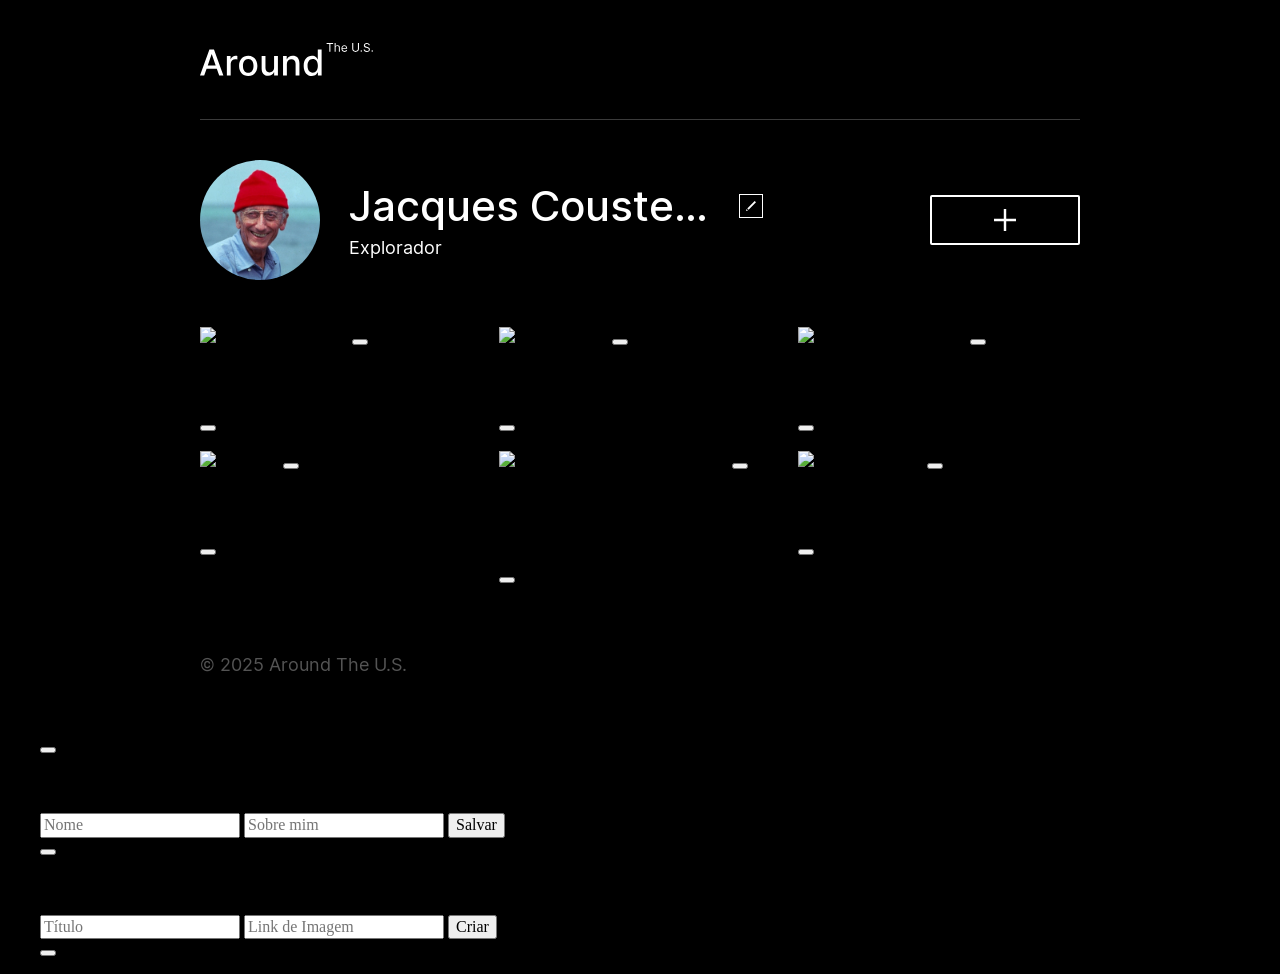
==== index.html @ 2070f77d "Initial commit" ====
<!DOCTYPE html>
<html lang="pt">
  <head>
    <meta charset="UTF-8" />
    <meta content="width=device-width, initial-scale=1.0" name="viewport" />
    <meta content="ie=edge" http-equiv="X-UA-Compatible" />
    <title>Around The U.S.</title>
    <link href="./pages/index.css" rel="stylesheet" />
  </head>
  <body class="page">
    <div class="page__content">
      <header class="header page__section">
        <img
          alt="Logotipo Around The U.S."
          class="logo header__logo"
          src="./images/logo.svg"
        />
      </header>
      <main class="content">
        <section class="profile page__section">
          <img class="profile__image" src="./images/avatar.jpg" alt="Avatar" />
          <div class="profile__info">
            <h1 class="profile__title">Jacques Cousteau</h1>
            <button
              aria-label="Editar perfil"
              class="profile__edit-button"
              type="button"
            ></button>
            <p class="profile__description">Explorador</p>
          </div>
          <button
            aria-label="Adicionar cartão"
            class="profile__add-button"
            type="button"
          ></button>
        </section>
        <section class="cards page__section">
          <ul class="cards__list">
            <li class="card">
              <img
                class="card__image"
                src="https://practicum-content.s3.us-west-1.amazonaws.com/web-code/moved_yosemite.jpg"
                alt="Vale de Yosemite"
              />
              <button
                aria-label="Excluir cartão"
                class="card__delete-button"
                type="button"
              ></button>
              <div class="card__description">
                <h2 class="card__title">Vale de Yosemite</h2>
                <button
                  aria-label="Botão de curtir"
                  class="card__like-button"
                  type="button"
                ></button>
              </div>
            </li>
            <li class="card">
              <img
                class="card__image"
                src="https://practicum-content.s3.us-west-1.amazonaws.com/web-code/moved_lake-louise.jpg"
                alt="Lago Louise"
              />
              <button
                aria-label="Excluir cartão"
                class="card__delete-button"
                type="button"
              ></button>
              <div class="card__description">
                <h2 class="card__title">Lago Louise</h2>
                <button
                  aria-label="Botão de curtir"
                  class="card__like-button"
                  type="button"
                ></button>
              </div>
            </li>
            <li class="card">
              <img
                class="card__image"
                src="https://practicum-content.s3.us-west-1.amazonaws.com/web-code/moved_bald-mountains.jpg"
                alt="Montanhas Carecas"
              />
              <button
                aria-label="Excluir cartão"
                class="card__delete-button"
                type="button"
              ></button>
              <div class="card__description">
                <h2 class="card__title">Montanhas Carecas</h2>
                <button
                  aria-label="Botão de curtir"
                  class="card__like-button"
                  type="button"
                ></button>
              </div>
            </li>
            <li class="card">
              <img
                class="card__image"
                src="https://practicum-content.s3.us-west-1.amazonaws.com/web-code/moved_latemar.jpg"
                alt="Latemar"
              />
              <button
                aria-label="Excluir cartão"
                class="card__delete-button"
                type="button"
              ></button>
              <div class="card__description">
                <h2 class="card__title">Latemar</h2>
                <button
                  aria-label="Botão de curtir"
                  class="card__like-button"
                  type="button"
                ></button>
              </div>
            </li>
            <li class="card">
              <img
                class="card__image"
                src="https://practicum-content.s3.us-west-1.amazonaws.com/web-code/moved_vanoise.jpg"
                alt="Parque Nacional da Vanoise"
              />
              <button
                aria-label="Excluir cartão"
                class="card__delete-button"
                type="button"
              ></button>
              <div class="card__description">
                <h2 class="card__title">Parque Nacional da Vanoise</h2>
                <button
                  aria-label="Botão de curtir"
                  class="card__like-button"
                  type="button"
                ></button>
              </div>
            </li>
            <li class="card">
              <img
                class="card__image"
                src="https://practicum-content.s3.us-west-1.amazonaws.com/web-code/moved_lago.jpg"
                alt="Lago di Braies"
              />
              <button
                aria-label="Excluir cartão"
                class="card__delete-button"
                type="button"
              ></button>
              <div class="card__description">
                <h2 class="card__title">Lago di Braies</h2>
                <button
                  aria-label="Botão de curtir"
                  class="card__like-button"
                  type="button"
                ></button>
              </div>
            </li>
          </ul>
        </section>
      </main>
      <footer class="footer page__section">
        <p class="footer__copyright">© 2025 Around The U.S.</p>
      </footer>
      <div class="popup" id="edit-popup">
        <div class="popup__content">
          <button
            aria-label="Fechar pop-up"
            class="popup__close"
            type="button"
          ></button>
          <h3 class="popup__title">Editar perfil</h3>
          <form class="popup__form" id="edit-profile-form">
            <input
              class="popup__input popup__input_type_name"
              name="name"
              placeholder="Nome"
              type="text"
            />
            <input
              class="popup__input popup__input_type_description"
              name="description"
              placeholder="Sobre mim"
              type="text"
            />
            <button class="button popup__button" type="submit">Salvar</button>
          </form>
        </div>
      </div>
      <div class="popup" id="new-card-popup">
        <div class="popup__content">
          <button
            aria-label="Fechar pop-up"
            class="popup__close"
            type="button"
          ></button>
          <h3 class="popup__title">Novo local</h3>
          <form class="popup__form" id="new-card-form">
            <input
              class="popup__input popup__input_type_card-name"
              name="place-name"
              placeholder="Título"
              required
              type="text"
            />
            <input
              class="popup__input popup__input_type_url"
              name="link"
              placeholder="Link de Imagem"
              required
              type="url"
            />
            <button class="button popup__button" type="submit">Criar</button>
          </form>
        </div>
      </div>
      <div class="popup" id="image-popup">
        <div class="popup__content popup__content_content_image">
          <button
            aria-label="Fechar pop-up"
            class="popup__close"
            type="button"
          ></button>
          <img alt="" class="popup__image" src="#" />
          <p class="popup__caption"></p>
        </div>
      </div>
    </div>
  </body>
</html>
---- pages/index.css ----
@import url("../vendor/normalize.css");
@import url("../vendor/fonts.css");

@import url("../blocks/page.css");
@import url("../blocks/header.css");
@import url("../blocks/content.css");
@import url("../blocks/footer.css");
@import url("../blocks/profile.css");
@import url("../blocks/cards.css");
@import url("../blocks/card.css");
@import url("../blocks/popup.css");
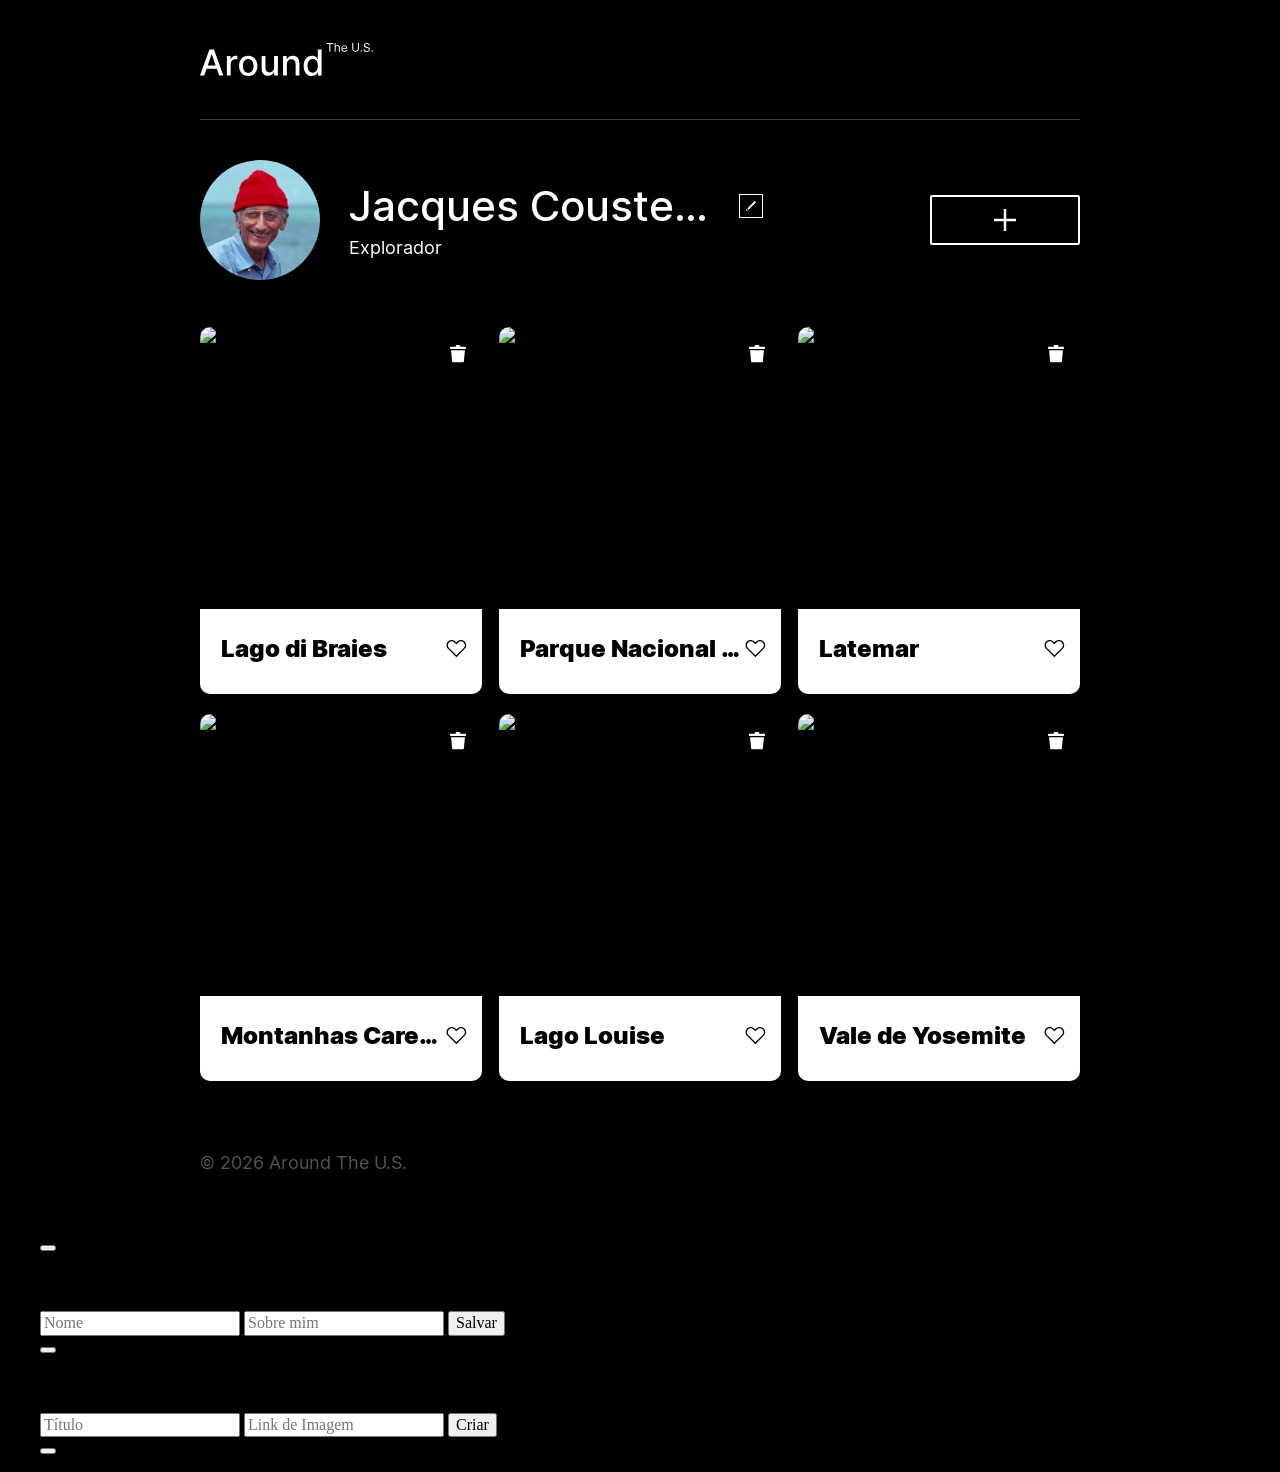
==== commit 50cd1f4b: "Adiciona interatividade dos cartões: criar, curtir, excluir e ampliar" ====
--- a/index.html
+++ b/index.html
@@ -35,132 +35,11 @@
           ></button>
         </section>
         <section class="cards page__section">
-          <ul class="cards__list">
-            <li class="card">
-              <img
-                class="card__image"
-                src="https://practicum-content.s3.us-west-1.amazonaws.com/web-code/moved_yosemite.jpg"
-                alt="Vale de Yosemite"
-              />
-              <button
-                aria-label="Excluir cartão"
-                class="card__delete-button"
-                type="button"
-              ></button>
-              <div class="card__description">
-                <h2 class="card__title">Vale de Yosemite</h2>
-                <button
-                  aria-label="Botão de curtir"
-                  class="card__like-button"
-                  type="button"
-                ></button>
-              </div>
-            </li>
-            <li class="card">
-              <img
-                class="card__image"
-                src="https://practicum-content.s3.us-west-1.amazonaws.com/web-code/moved_lake-louise.jpg"
-                alt="Lago Louise"
-              />
-              <button
-                aria-label="Excluir cartão"
-                class="card__delete-button"
-                type="button"
-              ></button>
-              <div class="card__description">
-                <h2 class="card__title">Lago Louise</h2>
-                <button
-                  aria-label="Botão de curtir"
-                  class="card__like-button"
-                  type="button"
-                ></button>
-              </div>
-            </li>
-            <li class="card">
-              <img
-                class="card__image"
-                src="https://practicum-content.s3.us-west-1.amazonaws.com/web-code/moved_bald-mountains.jpg"
-                alt="Montanhas Carecas"
-              />
-              <button
-                aria-label="Excluir cartão"
-                class="card__delete-button"
-                type="button"
-              ></button>
-              <div class="card__description">
-                <h2 class="card__title">Montanhas Carecas</h2>
-                <button
-                  aria-label="Botão de curtir"
-                  class="card__like-button"
-                  type="button"
-                ></button>
-              </div>
-            </li>
-            <li class="card">
-              <img
-                class="card__image"
-                src="https://practicum-content.s3.us-west-1.amazonaws.com/web-code/moved_latemar.jpg"
-                alt="Latemar"
-              />
-              <button
-                aria-label="Excluir cartão"
-                class="card__delete-button"
-                type="button"
-              ></button>
-              <div class="card__description">
-                <h2 class="card__title">Latemar</h2>
-                <button
-                  aria-label="Botão de curtir"
-                  class="card__like-button"
-                  type="button"
-                ></button>
-              </div>
-            </li>
-            <li class="card">
-              <img
-                class="card__image"
-                src="https://practicum-content.s3.us-west-1.amazonaws.com/web-code/moved_vanoise.jpg"
-                alt="Parque Nacional da Vanoise"
-              />
-              <button
-                aria-label="Excluir cartão"
-                class="card__delete-button"
-                type="button"
-              ></button>
-              <div class="card__description">
-                <h2 class="card__title">Parque Nacional da Vanoise</h2>
-                <button
-                  aria-label="Botão de curtir"
-                  class="card__like-button"
-                  type="button"
-                ></button>
-              </div>
-            </li>
-            <li class="card">
-              <img
-                class="card__image"
-                src="https://practicum-content.s3.us-west-1.amazonaws.com/web-code/moved_lago.jpg"
-                alt="Lago di Braies"
-              />
-              <button
-                aria-label="Excluir cartão"
-                class="card__delete-button"
-                type="button"
-              ></button>
-              <div class="card__description">
-                <h2 class="card__title">Lago di Braies</h2>
-                <button
-                  aria-label="Botão de curtir"
-                  class="card__like-button"
-                  type="button"
-                ></button>
-              </div>
-            </li>
-          </ul>
+          <ul class="cards__list"></ul>
         </section>
       </main>
       <footer class="footer page__section">
-        <p class="footer__copyright">© 2025 Around The U.S.</p>
+        <p class="footer__copyright">© 2026 Around The U.S.</p>
       </footer>
       <div class="popup" id="edit-popup">
         <div class="popup__content">
@@ -221,10 +100,29 @@
             class="popup__close"
             type="button"
           ></button>
-          <img alt="" class="popup__image" src="#" />
+          <img alt="" class="popup__image" />
           <p class="popup__caption"></p>
         </div>
       </div>
+      <template id="card-template">
+        <li class="card">
+          <img class="card__image" src="" alt="" />
+          <button
+            aria-label="Excluir cartão"
+            class="card__delete-button"
+            type="button"
+          ></button>
+          <div class="card__description">
+            <h2 class="card__title"></h2>
+            <button
+              aria-label="Botão de curtir"
+              class="card__like-button"
+              type="button"
+            ></button>
+          </div>
+        </li>
+      </template>
     </div>
+    <script src="./scripts/index.js"></script>
   </body>
-</html>
+</html>
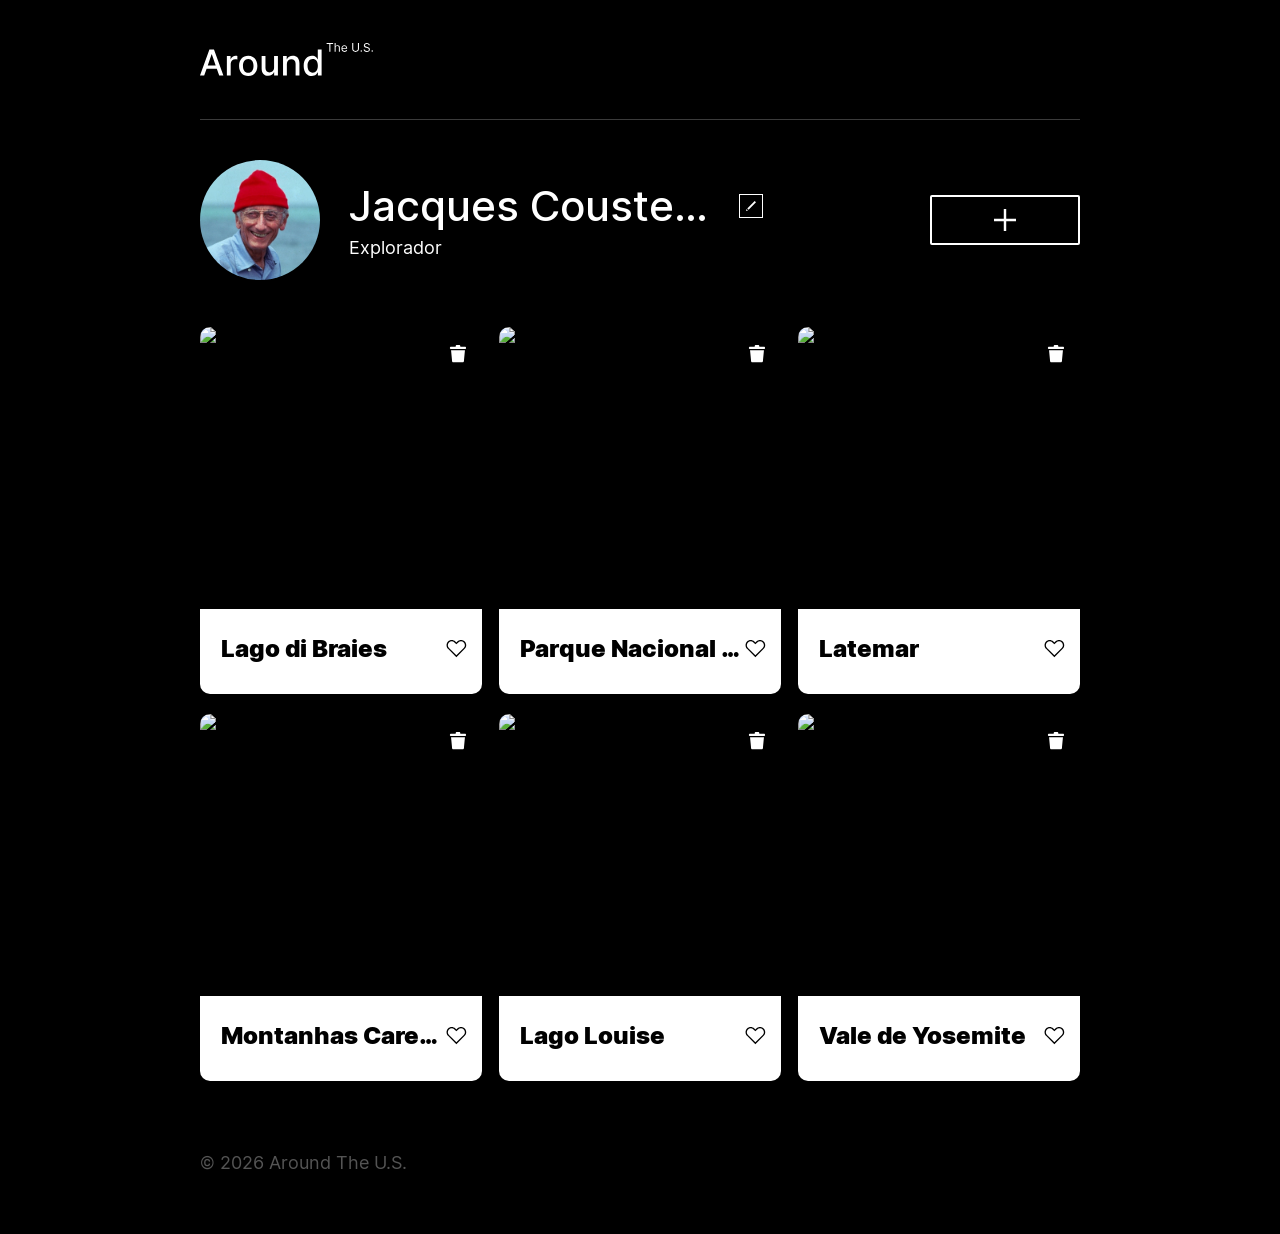
==== commit a07a3018: "Adiciona validação dos formulários e melhora a UX dos pop-ups" ====
--- a/index.html
+++ b/index.html
@@ -49,20 +49,30 @@
             type="button"
           ></button>
           <h3 class="popup__title">Editar perfil</h3>
-          <form class="popup__form" id="edit-profile-form">
+          <form class="popup__form" id="edit-profile-form" novalidate>
             <input
               class="popup__input popup__input_type_name"
               name="name"
               placeholder="Nome"
               type="text"
+              required
+              minlength="2"
+              maxlength="40"
             />
+            <span class="popup__input-error name-input-error"></span>
             <input
               class="popup__input popup__input_type_description"
               name="description"
               placeholder="Sobre mim"
               type="text"
+              required
+              minlength="2"
+              maxlength="200"
             />
-            <button class="button popup__button" type="submit">Salvar</button>
+            <span class="popup__input-error description-input-error"></span>
+            <button class="button popup__button" type="submit" disabled>
+              Salvar
+            </button>
           </form>
         </div>
       </div>
@@ -74,14 +84,17 @@
             type="button"
           ></button>
           <h3 class="popup__title">Novo local</h3>
-          <form class="popup__form" id="new-card-form">
+          <form class="popup__form" id="new-card-form" novalidate>
             <input
               class="popup__input popup__input_type_card-name"
               name="place-name"
               placeholder="Título"
               required
+              minlength="2"
+              maxlength="30"
               type="text"
             />
+            <span class="popup__input-error place-name-input-error"></span>
             <input
               class="popup__input popup__input_type_url"
               name="link"
@@ -89,7 +102,10 @@
               required
               type="url"
             />
-            <button class="button popup__button" type="submit">Criar</button>
+            <span class="popup__input-error link-input-error"></span>
+            <button class="button popup__button" type="submit" disabled>
+              Criar
+            </button>
           </form>
         </div>
       </div>
@@ -123,6 +139,7 @@
         </li>
       </template>
     </div>
+    <script src="./scripts/validate.js"></script>
     <script src="./scripts/index.js"></script>
   </body>
 </html>
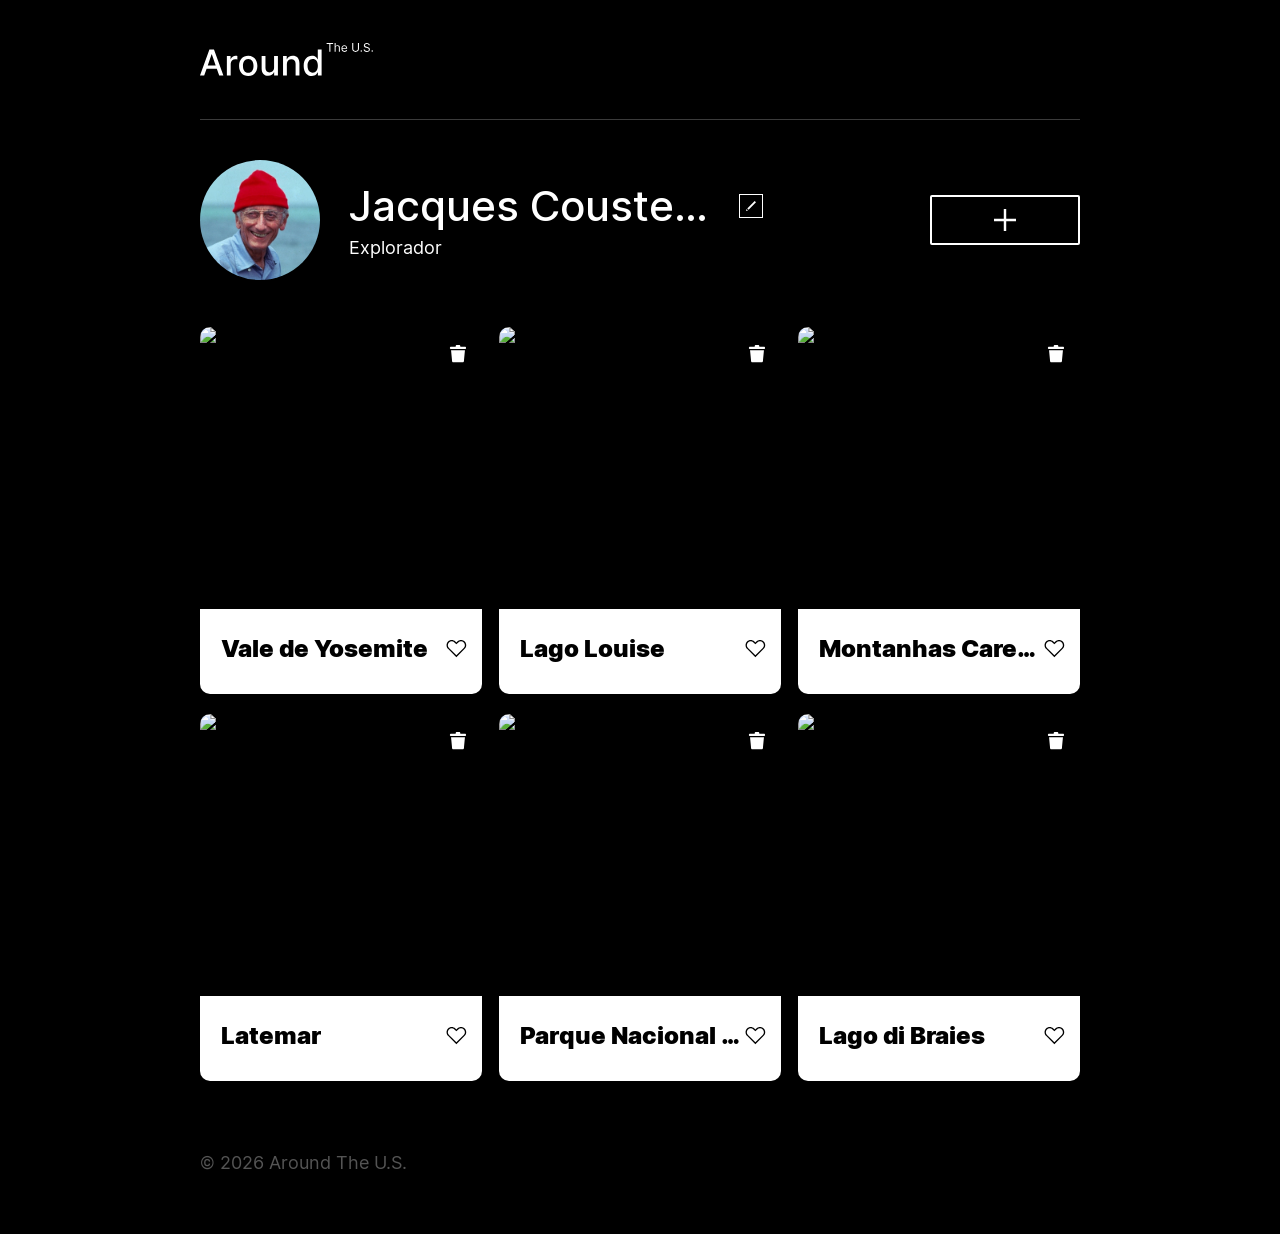
==== commit 39e441c5: "Rerfatora projeto com classes ES¨: Section, Popup, PopupWithImage, PopupWithForms, UserInfo, FormaVa" ====
--- a/index.html
+++ b/index.html
@@ -5,7 +5,7 @@
     <meta content="width=device-width, initial-scale=1.0" name="viewport" />
     <meta content="ie=edge" http-equiv="X-UA-Compatible" />
     <title>Around The U.S.</title>
-    <link href="./pages/index.css" rel="stylesheet" />
+    <link href="./page/index.css" rel="stylesheet" />
   </head>
   <body class="page">
     <div class="page__content">
@@ -139,7 +139,6 @@
         </li>
       </template>
     </div>
-    <script src="./scripts/validate.js"></script>
-    <script src="./scripts/index.js"></script>
+    <script type="module" src="./page/index.js"></script>
   </body>
 </html>
--- a/page/index.css
+++ b/page/index.css
@@ -0,0 +1,11 @@
+@import url("../vendor/normalize.css");
+@import url("../vendor/fonts.css");
+
+@import url("../blocks/page.css");
+@import url("../blocks/header.css");
+@import url("../blocks/content.css");
+@import url("../blocks/footer.css");
+@import url("../blocks/profile.css");
+@import url("../blocks/cards.css");
+@import url("../blocks/card.css");
+@import url("../blocks/popup.css");
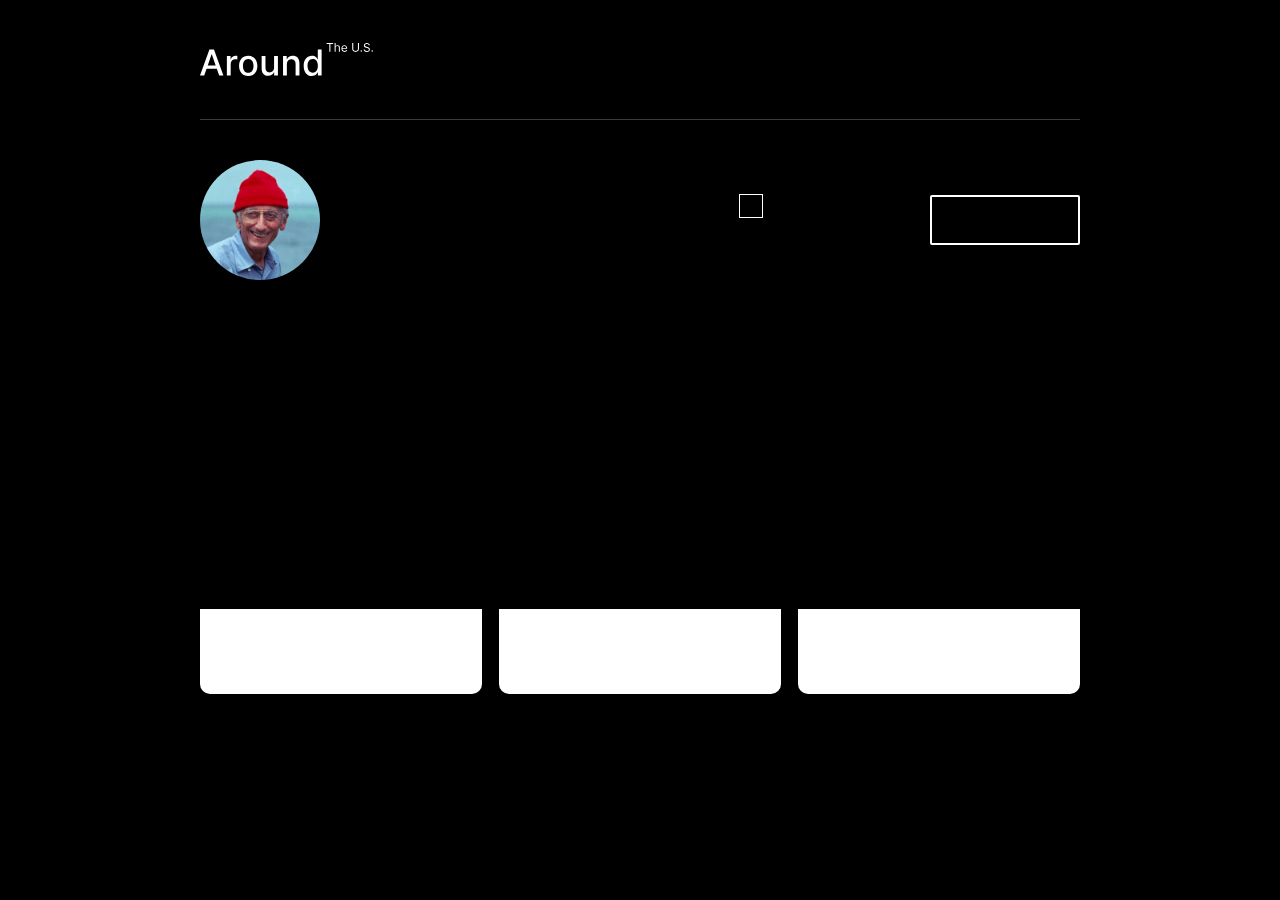
==== commit a4bec153: "Adicionaredirecionamento na raiz para GitHUb Pages funcionar com pasta src" ====
--- a/index.html
+++ b/index.html
@@ -2,143 +2,10 @@
 <html lang="pt">
   <head>
     <meta charset="UTF-8" />
-    <meta content="width=device-width, initial-scale=1.0" name="viewport" />
-    <meta content="ie=edge" http-equiv="X-UA-Compatible" />
     <title>Around The U.S.</title>
-    <link href="./page/index.css" rel="stylesheet" />
+    <meta http-equiv="refresh" content="0; url=./src/index.html" />
   </head>
-  <body class="page">
-    <div class="page__content">
-      <header class="header page__section">
-        <img
-          alt="Logotipo Around The U.S."
-          class="logo header__logo"
-          src="./images/logo.svg"
-        />
-      </header>
-      <main class="content">
-        <section class="profile page__section">
-          <img class="profile__image" src="./images/avatar.jpg" alt="Avatar" />
-          <div class="profile__info">
-            <h1 class="profile__title">Jacques Cousteau</h1>
-            <button
-              aria-label="Editar perfil"
-              class="profile__edit-button"
-              type="button"
-            ></button>
-            <p class="profile__description">Explorador</p>
-          </div>
-          <button
-            aria-label="Adicionar cartão"
-            class="profile__add-button"
-            type="button"
-          ></button>
-        </section>
-        <section class="cards page__section">
-          <ul class="cards__list"></ul>
-        </section>
-      </main>
-      <footer class="footer page__section">
-        <p class="footer__copyright">© 2026 Around The U.S.</p>
-      </footer>
-      <div class="popup" id="edit-popup">
-        <div class="popup__content">
-          <button
-            aria-label="Fechar pop-up"
-            class="popup__close"
-            type="button"
-          ></button>
-          <h3 class="popup__title">Editar perfil</h3>
-          <form class="popup__form" id="edit-profile-form" novalidate>
-            <input
-              class="popup__input popup__input_type_name"
-              name="name"
-              placeholder="Nome"
-              type="text"
-              required
-              minlength="2"
-              maxlength="40"
-            />
-            <span class="popup__input-error name-input-error"></span>
-            <input
-              class="popup__input popup__input_type_description"
-              name="description"
-              placeholder="Sobre mim"
-              type="text"
-              required
-              minlength="2"
-              maxlength="200"
-            />
-            <span class="popup__input-error description-input-error"></span>
-            <button class="button popup__button" type="submit" disabled>
-              Salvar
-            </button>
-          </form>
-        </div>
-      </div>
-      <div class="popup" id="new-card-popup">
-        <div class="popup__content">
-          <button
-            aria-label="Fechar pop-up"
-            class="popup__close"
-            type="button"
-          ></button>
-          <h3 class="popup__title">Novo local</h3>
-          <form class="popup__form" id="new-card-form" novalidate>
-            <input
-              class="popup__input popup__input_type_card-name"
-              name="place-name"
-              placeholder="Título"
-              required
-              minlength="2"
-              maxlength="30"
-              type="text"
-            />
-            <span class="popup__input-error place-name-input-error"></span>
-            <input
-              class="popup__input popup__input_type_url"
-              name="link"
-              placeholder="Link de Imagem"
-              required
-              type="url"
-            />
-            <span class="popup__input-error link-input-error"></span>
-            <button class="button popup__button" type="submit" disabled>
-              Criar
-            </button>
-          </form>
-        </div>
-      </div>
-      <div class="popup" id="image-popup">
-        <div class="popup__content popup__content_content_image">
-          <button
-            aria-label="Fechar pop-up"
-            class="popup__close"
-            type="button"
-          ></button>
-          <img alt="" class="popup__image" />
-          <p class="popup__caption"></p>
-        </div>
-      </div>
-      <template id="card-template">
-        <li class="card">
-          <img class="card__image" src="" alt="" />
-          <button
-            aria-label="Excluir cartão"
-            class="card__delete-button"
-            type="button"
-          ></button>
-          <div class="card__description">
-            <h2 class="card__title"></h2>
-            <button
-              aria-label="Botão de curtir"
-              class="card__like-button"
-              type="button"
-            ></button>
-          </div>
-        </li>
-      </template>
-    </div>
-    <script type="module" src="./page/index.js"></script>
+  <body>
+    <p>Redirecionando para <a href="./src/index.html">o projeto</a>...</p>
   </body>
 </html>
